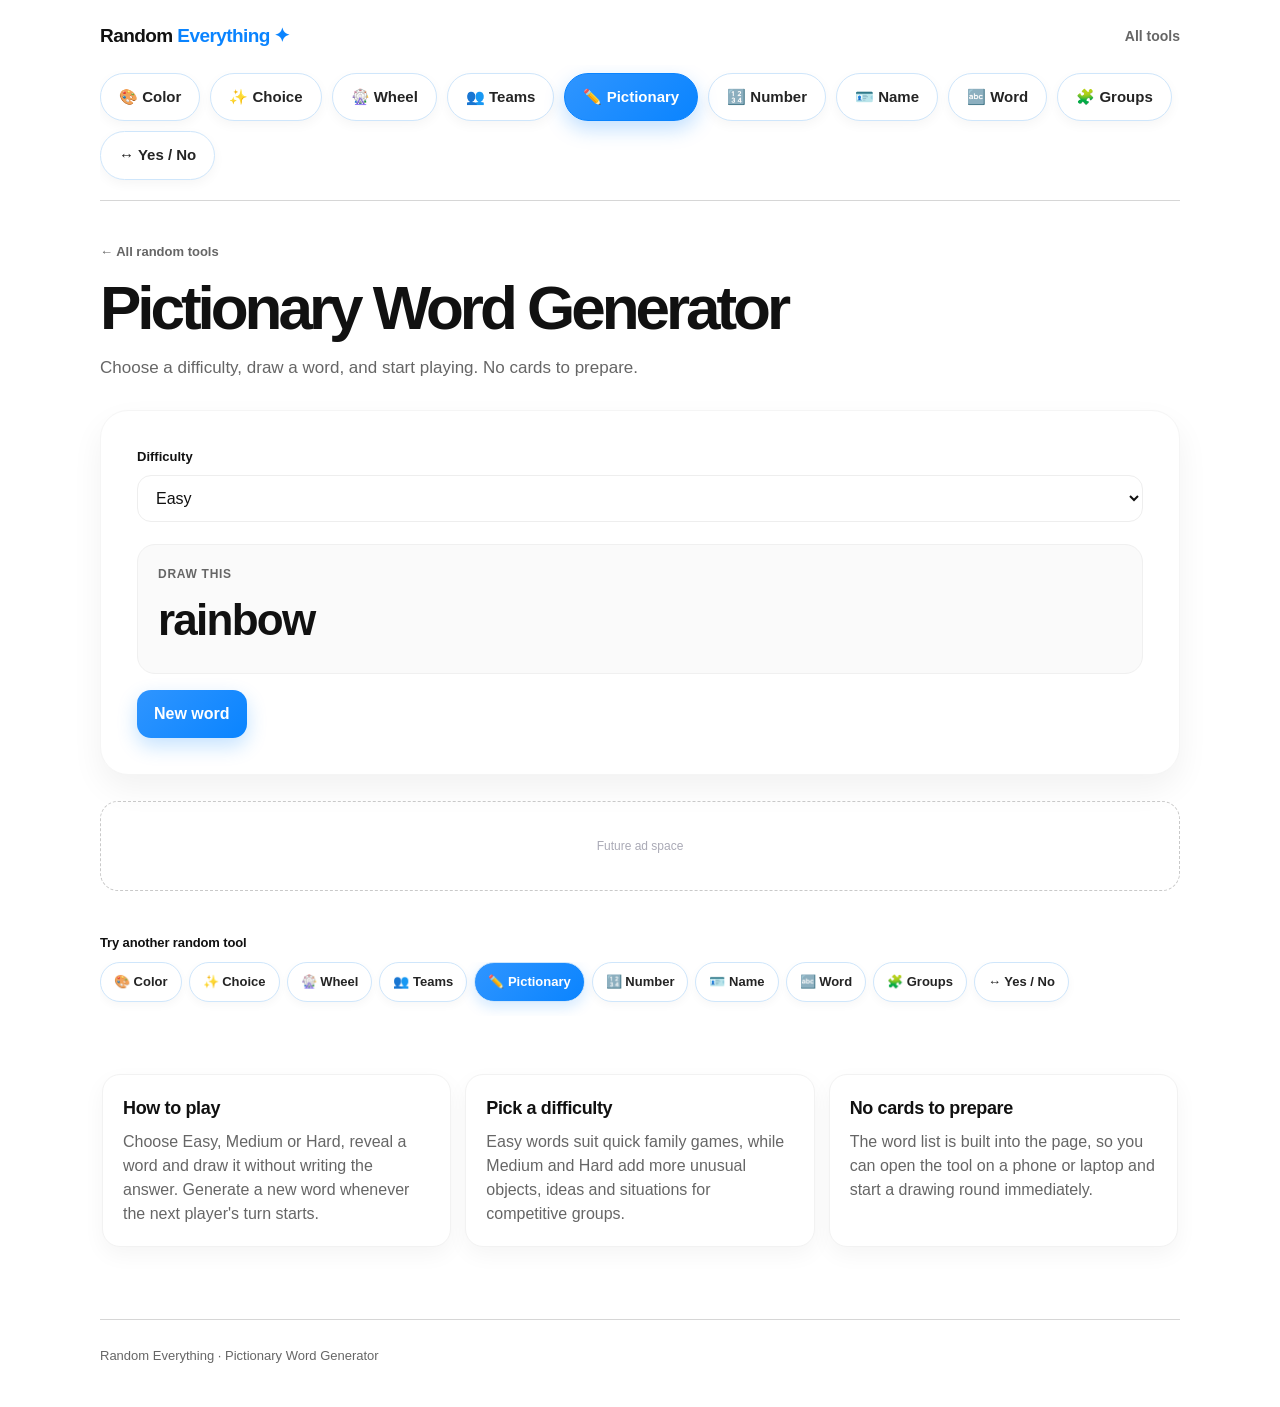
==== pictionary-word-generator/index.html @ 01615832 "brand: add favicon link" ====
<!doctype html>
<html lang="en">
<head>
  <meta charset="utf-8"><meta name="viewport" content="width=device-width,initial-scale=1">
  <title>Pictionary Word Generator — Easy, Medium & Hard | Random Everything</title>
  <meta name="description" content="Generate random Pictionary words by difficulty. Free instant word picker for drawing games and parties.">
  <meta name="google-site-verification" content="CBlkb_437tiJ5H-kUBL7O8dh-hd-sO5K0XpoibZ67Dg">
  <link rel="canonical" href="https://ji-minseo.github.io/random-everything/pictionary-word-generator/">
  <link rel="icon" type="image/svg+xml" href="../favicon.svg">
  <link rel="stylesheet" href="../assets/styles.css">
</head>
<body data-tool="pictionary">
<div class="shell">
  <header class="topbar"><a class="brand" href="../">Random <span>Everything ✦</span></a><a class="toplink" href="../">All tools</a></header>
  <nav class="tool-tabs" aria-label="Quick tool switcher">
    <a class="tool-tab" href="../random-color-generator/">🎨 Color</a>
    <a class="tool-tab" href="../random-choice-generator/">✨ Choice</a>
    <a class="tool-tab" href="../wheel-decider/">🎡 Wheel</a>
    <a class="tool-tab" href="../random-team-generator/">👥 Teams</a>
    <a class="tool-tab active" aria-current="page" href="../pictionary-word-generator/">✏️ Pictionary</a>
    <a class="tool-tab" href="../random-number-generator/">🔢 Number</a>
    <a class="tool-tab" href="../random-name-generator/">🪪 Name</a>
    <a class="tool-tab" href="../random-word-generator/">🔤 Word</a>
    <a class="tool-tab" href="../random-group-generator/">🧩 Groups</a>
    <a class="tool-tab" href="../yes-or-no/">↔️ Yes / No</a>
  </nav>
  <main class="tool-layout">
    <div class="tool-head"><a class="breadcrumb" href="../">← All random tools</a><h1>Pictionary Word Generator</h1><p>Choose a difficulty, draw a word, and start playing. No cards to prepare.</p></div>
    <section class="panel">
      <label for="difficulty">Difficulty</label>
      <select id="difficulty"><option value="easy">Easy</option><option value="medium">Medium</option><option value="hard">Hard</option></select>
      <div class="result"><div class="result-label">Draw this</div><div id="wordResult" class="result-value">Ready</div></div>
      <div class="actions"><button id="newWord" class="btn">New word</button></div>
    </section>
    <div class="ad-slot">Future ad space</div>
    <section class="info info-grid">
      <div class="info-card"><h2>How to play</h2><p>Choose Easy, Medium or Hard, reveal a word and draw it without writing the answer. Generate a new word whenever the next player's turn starts.</p></div>
      <div class="info-card"><h2>Pick a difficulty</h2><p>Easy words suit quick family games, while Medium and Hard add more unusual objects, ideas and situations for competitive groups.</p></div>
      <div class="info-card"><h2>No cards to prepare</h2><p>The word list is built into the page, so you can open the tool on a phone or laptop and start a drawing round immediately.</p></div>
    </section>
  </main>
  <footer class="footer">Random Everything · Pictionary Word Generator</footer>
</div>
<script src="../assets/tools.js"></script>
</body></html>
---- assets/styles.css ----
:root {
  --bg: #ffffff;
  --card: #ffffff;
  --ink: #111111;
  --muted: #666666;
  --line: #d6d6d6;
  --accent: #0A84FF;
  --accent-strong: #0066CC;
  --accent-soft: #EEF6FF;
  --yellow: #ffd95a;
  --shadow: 0 14px 32px rgba(0, 0, 0, .055);
  --radius: 24px;
}
* { box-sizing: border-box; }
html { color-scheme: light; }
body {
  margin: 0;
  background: #ffffff;
  color: var(--ink);
  font-family: Inter, ui-sans-serif, -apple-system, BlinkMacSystemFont, "Segoe UI", sans-serif;
  line-height: 1.5;
}
a { color: inherit; text-decoration: none; }
button, input, textarea, select { font: inherit; }
button { cursor: pointer; }
.shell { width: min(1080px, calc(100% - 32px)); margin: 0 auto; }
.topbar {
  display: flex; align-items: center; justify-content: space-between;
  padding: 22px 0 14px;
}
.brand { font-size: 19px; font-weight: 800; letter-spacing: -.03em; }
.brand span { color: var(--accent); }
.toplink { color: var(--muted); font-size: 14px; font-weight: 650; }

.tool-tabs {
  display: flex; flex-wrap: wrap; gap: 10px; overflow-x: auto; scrollbar-width: none;
  padding: 8px 0 20px; border-bottom: 1px solid var(--line);
  -webkit-overflow-scrolling: touch;
  view-transition-name: tool-tabs;
}
.tool-tabs::-webkit-scrollbar { display: none; }
.tool-tab {
  flex: 0 0 auto; padding: 12px 18px; border: 1px solid #cfe6fb;
  border-radius: 999px; background: #ffffff; color: #242424;
  font-size: 15px; font-weight: 800; white-space: nowrap;
  box-shadow: 0 4px 12px rgba(0, 0, 0, .04);
  transition: background .18s ease, border-color .18s ease, color .18s ease, transform .18s ease, box-shadow .18s ease;
}
.tool-tab:hover {
  transform: translateY(-2px);
  border-color: #9fcff7;
  color: #111111;
  box-shadow: 0 7px 18px rgba(0, 0, 0, .055);
}
.tool-tab.active {
  background: linear-gradient(135deg, #2F95FF, var(--accent));
  border-color: var(--accent); color: #fff;
  box-shadow: 0 8px 20px rgba(10,132,255,.26);
  view-transition-name: active-tab;
}

.hero { padding: 58px 0 42px; max-width: 780px; }
.eyebrow {
  display: inline-flex; align-items: center; gap: 8px;
  padding: 7px 11px; border-radius: 999px; background: var(--accent-soft);
  color: var(--accent-strong); font-size: 13px; font-weight: 750;
}
h1 { margin: 18px 0 14px; font-size: clamp(42px, 8vw, 78px); line-height: .97; letter-spacing: -.065em; }
.hero p { margin: 0; max-width: 650px; color: var(--muted); font-size: 18px; }
.grid { display: grid; grid-template-columns: repeat(2, 1fr); gap: 16px; padding-bottom: 72px; }
.tool-card {
  background: var(--card); border: 1px solid #dddddd; border-radius: var(--radius);
  padding: 24px; min-height: 180px; box-shadow: var(--shadow);
  transition: transform .18s ease, border-color .18s ease;
}
.tool-card:hover { transform: translateY(-3px); border-color: #bdbdbd; }
.icon {
  width: 60px; height: 60px; display: grid; place-items: center; border-radius: 18px;
  background: #FBE0E8; color: var(--ink); font-size: 28px; margin-bottom: 28px;
  border: none;
  box-shadow: 0 5px 14px rgba(0,0,0,.035);
}
.tool-card:nth-child(2) .icon { background: #E8E1FF; }
.tool-card:nth-child(3) .icon { background: #FFF3BF; }
.tool-card:nth-child(4) .icon { background: #DFF2D8; }
.tool-card:nth-child(5) .icon { background: #DDF1EE; }
.tool-card:nth-child(6) .icon { background: #DCEBFF; }
.tool-card:nth-child(7) .icon { background: #FBE9C9; }
.tool-card:nth-child(8) .icon { background: #F2DFF6; }
.tool-card:nth-child(9) .icon { background: #F8E0EC; }
.tool-card:nth-child(10) .icon { background: #E8EEF5; }
.tool-card h2 { margin: 0 0 6px; font-size: 22px; letter-spacing: -.035em; }
.tool-card p { margin: 0; color: var(--muted); font-size: 14px; }
.footer { padding: 26px 0 42px; color: var(--muted); font-size: 13px; border-top: 1px solid var(--line); }

.tool-layout { padding: 38px 0 72px; }
.tool-head { max-width: 760px; margin-bottom: 30px; }
.breadcrumb { color: var(--muted); font-size: 13px; font-weight: 650; }
.tool-head h1 { font-size: clamp(38px, 6vw, 62px); margin-top: 15px; }
.tool-head p { color: var(--muted); font-size: 17px; max-width: 680px; }
.panel {
  background: var(--card); border: 1px solid #f5f5f5; border-radius: 28px;
  padding: clamp(20px, 4vw, 36px); box-shadow: var(--shadow);
}
label { display: block; margin-bottom: 8px; font-size: 13px; font-weight: 750; }
textarea, input, select {
  width: 100%; border: 1px solid #eeeeee; background: #fff; color: var(--ink);
  border-radius: 14px; padding: 13px 14px; outline: none;
}
textarea { resize: vertical; min-height: 150px; }
textarea:focus, input:focus, select:focus { border-color: var(--accent); box-shadow: 0 0 0 3px var(--accent-soft); }
.row { display: grid; grid-template-columns: 1fr 1fr; gap: 12px; }
.actions { display: flex; gap: 10px; flex-wrap: wrap; margin-top: 16px; }
.btn {
  border: 0; border-radius: 14px; padding: 12px 17px; font-weight: 800;
  background: linear-gradient(135deg, #2F95FF, var(--accent)); color: #fff; box-shadow: 0 8px 20px rgba(10,132,255,.24);
}
.btn.secondary { background: #f2f2f2; color: #222; box-shadow: none; }
.result {
  margin-top: 22px; min-height: 88px; border: 1px solid #f0f0f0;
  background: #fafafa; border-radius: 18px; padding: 20px;
}
.result-label { color: var(--muted); font-size: 12px; font-weight: 750; text-transform: uppercase; letter-spacing: .06em; }
.result-value { margin-top: 4px; font-size: clamp(28px, 5vw, 44px); font-weight: 900; letter-spacing: -.04em; overflow-wrap: anywhere; }
.note { margin-top: 26px; color: var(--muted); font-size: 13px; }
.info { margin-top: 28px; padding: 24px 2px 0; max-width: 760px; color: var(--muted); }
.info h2 { color: var(--ink); font-size: 22px; margin-bottom: 8px; }
.info-grid { display: grid; grid-template-columns: repeat(3, minmax(0,1fr)); gap: 14px; max-width: none; }
.info-card { padding: 20px; border: 1px solid #f2f2f2; border-radius: 18px; background: #ffffff; box-shadow: 0 8px 22px rgba(0,0,0,.045); }
.info-card h2 { margin: 0 0 8px; font-size: 18px; letter-spacing: -.02em; }
.info-card p { margin: 0; }
.compact-result .result-value { font-size: clamp(22px, 4vw, 34px); line-height: 1.35; }
.result-history { margin-top: 12px; color: var(--muted); font-size: 13px; }

.swatch { height: 260px; border-radius: 22px; border: 1px solid rgba(0,0,0,.06); display: grid; place-items: center; transition: background .2s ease; }
.swatch-code { background: rgba(255,255,255,.88); backdrop-filter: blur(10px); padding: 11px 15px; border-radius: 12px; font-weight: 900; font-size: 20px; }

.wheel-wrap { display: grid; grid-template-columns: minmax(220px, 360px) 1fr; gap: 28px; align-items: center; }
.wheel-box { display: grid; place-items: center; position: relative; }
.pointer {
  position: absolute; left: 50%; top: -2px; z-index: 3;
  width: 0; height: 0; border-left: 12px solid transparent; border-right: 12px solid transparent;
  border-top: 24px solid var(--ink); transform: translateX(-50%);
}
.wheel {
  position: relative; width: min(74vw, 350px); aspect-ratio: 1; border-radius: 50%;
  border: 10px solid #fff; outline: 1px solid var(--line); box-shadow: var(--shadow);
  transition: transform 3.4s cubic-bezier(.16,.72,.12,1);
}
.wheel::after {
  content: ""; position: absolute; width: 42px; height: 42px; border-radius: 50%;
  background: #fff; border: 8px solid var(--ink);
}
.wheel-box .wheel { display: grid; place-items: center; }

.teams { display: grid; grid-template-columns: repeat(2, minmax(0,1fr)); gap: 12px; margin-top: 18px; }
.team { padding: 16px; border-radius: 16px; background: #ffffff; border: 1px solid #cfcfcf; }
.team h3 { margin: 0 0 8px; font-size: 15px; }
.team ul { margin: 0; padding-left: 20px; color: var(--muted); }


.more-tools {
  margin: -2px 0 12px;
  padding: 18px 0 6px;
}
.more-tools-label {
  margin-bottom: 10px;
  color: var(--ink);
  font-size: 13px;
  font-weight: 800;
  letter-spacing: -.01em;
}
.bottom-tabs {
  padding: 0 0 14px;
  border-bottom: 0;
  gap: 7px;
  view-transition-name: none;
}
.bottom-tabs .tool-tab {
  padding: 9px 13px;
  font-size: 13px;
  border-color: #cfe6fb;
  box-shadow: 0 3px 10px rgba(0,0,0,.035);
}
.bottom-tabs .tool-tab:hover {
  transform: none;
  background: #111111;
  border-color: #111111;
  color: #ffffff;
  box-shadow: none;
}
.bottom-tabs .tool-tab.active {
  view-transition-name: none;
  box-shadow: 0 5px 14px rgba(10,132,255,.18);
}

.ad-slot {
  min-height: 90px; margin: 26px 0; border: 1px dashed #c9c9c9; border-radius: 18px;
  display: grid; place-items: center; color: #aaaab6; font-size: 12px;
}


@view-transition {
  navigation: auto;
}

::view-transition-old(root),
::view-transition-new(root) {
  animation: none;
  mix-blend-mode: normal;
}

::view-transition-old(active-tab),
::view-transition-new(active-tab) {
  animation-duration: .34s;
  animation-timing-function: cubic-bezier(.22,.8,.2,1);
  mix-blend-mode: normal;
}

::view-transition-group(active-tab) {
  animation-duration: .34s;
  animation-timing-function: cubic-bezier(.22,.8,.2,1);
}

@media (max-width: 720px) {
  .toplink { display: none; }
  .tool-tabs { flex-wrap: nowrap; margin-right: -16px; padding: 6px 16px 14px 0; gap: 7px; }
  .tool-tab { padding: 9px 12px; font-size: 13px; }
  .bottom-tabs { margin-right: -16px; padding-right: 16px; gap: 6px; }
  .bottom-tabs .tool-tab { padding: 8px 11px; font-size: 12.5px; }
  .grid { grid-template-columns: 1fr; gap: 12px; }
  .tool-card {
    min-height: 0;
    padding: 14px;
    display: grid;
    grid-template-columns: 60px minmax(0, 1fr);
    grid-template-rows: auto auto;
    column-gap: 15px;
    row-gap: 3px;
    align-items: center;
  }
  .tool-card .icon {
    grid-column: 1;
    grid-row: 1 / span 2;
    margin-bottom: 0;
    align-self: center;
  }
  .tool-card h2 {
    grid-column: 2;
    grid-row: 1;
    margin: 0;
    align-self: end;
  }
  .tool-card p {
    grid-column: 2;
    grid-row: 2;
    margin: 0;
    line-height: 1.42;
    align-self: start;
  }
  .hero { padding-top: 38px; }
  .tool-layout { padding-top: 28px; }
  .row, .wheel-wrap, .teams, .info-grid { grid-template-columns: 1fr; }
  .wheel-wrap { justify-items: stretch; }
}
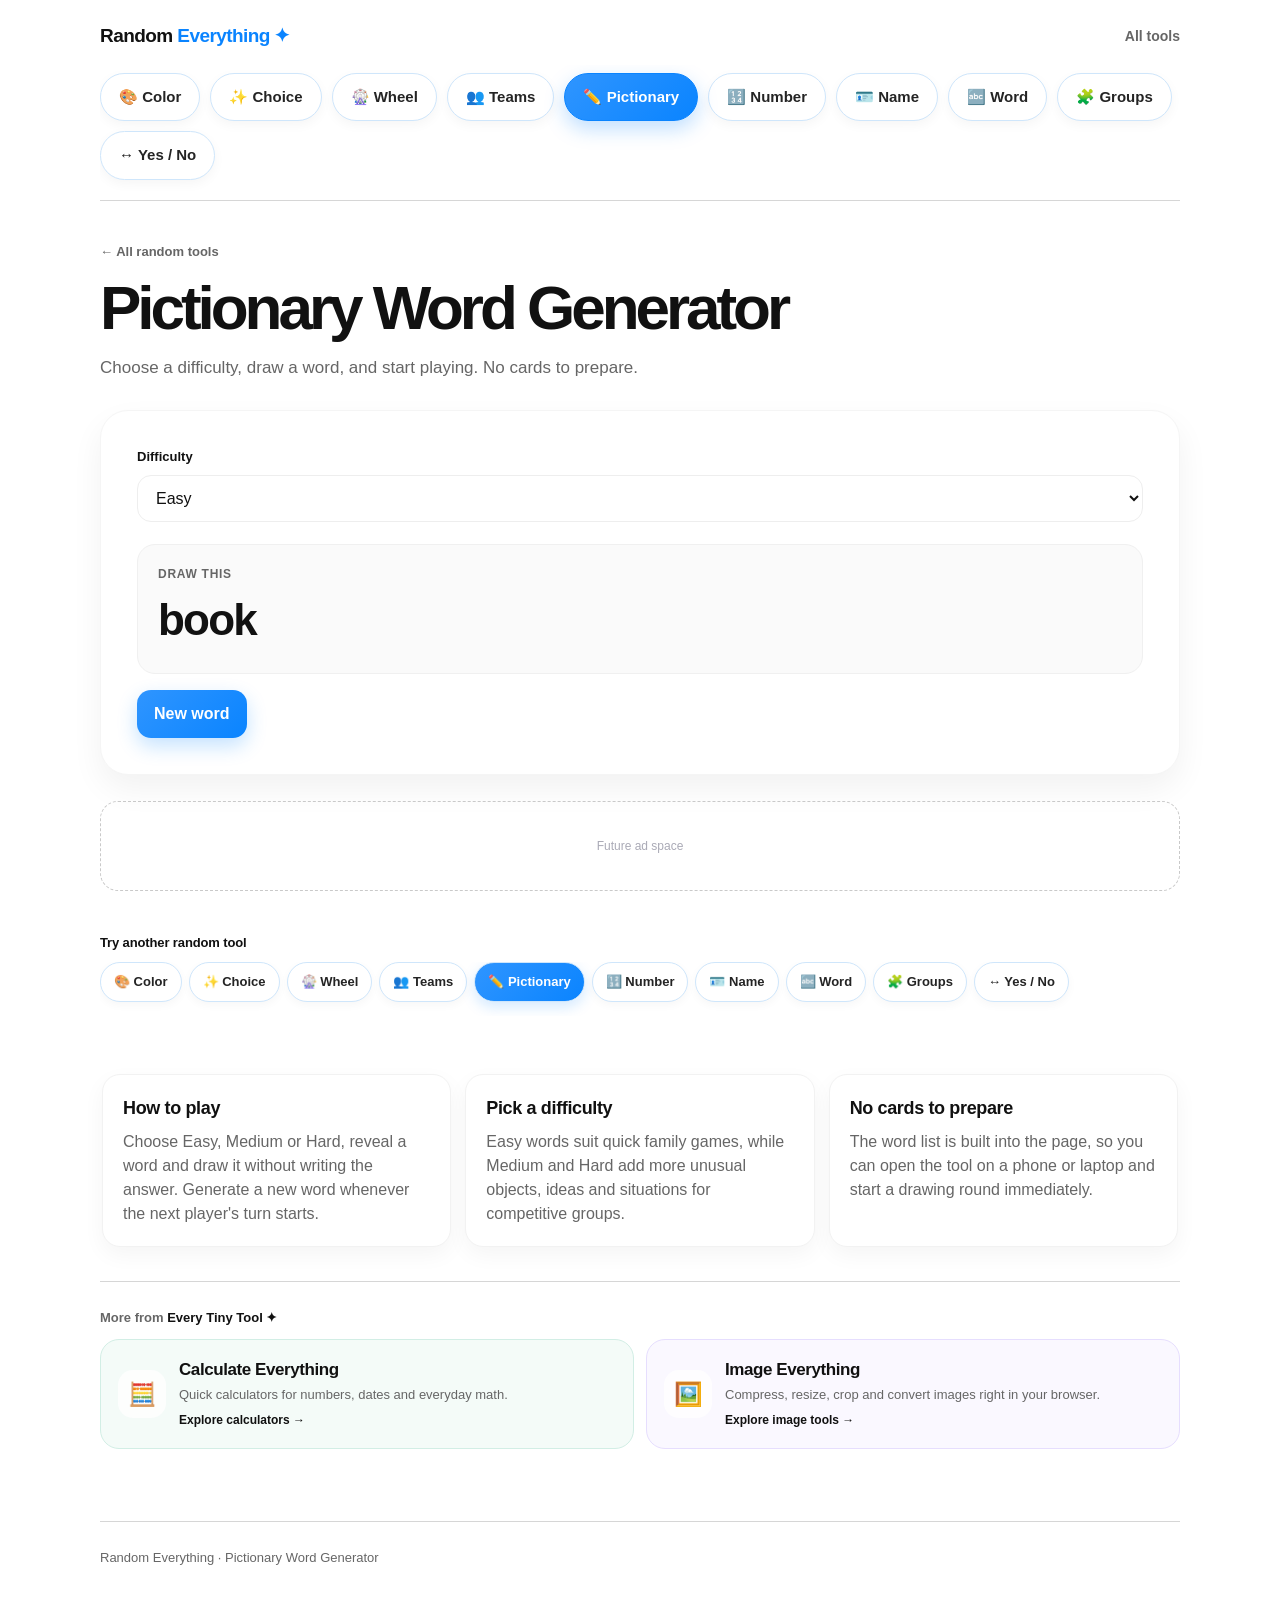
==== commit a533bc71: "Add Every Tiny Tool cross-site links" ====
--- a/pictionary-word-generator/index.html
+++ b/pictionary-word-generator/index.html
@@ -5,7 +5,7 @@
   <title>Pictionary Word Generator — Easy, Medium & Hard | Random Everything</title>
   <meta name="description" content="Generate random Pictionary words by difficulty. Free instant word picker for drawing games and parties.">
   <meta name="google-site-verification" content="CBlkb_437tiJ5H-kUBL7O8dh-hd-sO5K0XpoibZ67Dg">
-  <link rel="canonical" href="https://ji-minseo.github.io/random-everything/pictionary-word-generator/">
+  <link rel="canonical" href="https://random.everytinytool.com/pictionary-word-generator/">
   <link rel="icon" type="image/svg+xml" href="../favicon.svg">
   <link rel="stylesheet" href="../assets/styles.css">
 </head>
@@ -38,6 +38,13 @@
       <div class="info-card"><h2>Pick a difficulty</h2><p>Easy words suit quick family games, while Medium and Hard add more unusual objects, ideas and situations for competitive groups.</p></div>
       <div class="info-card"><h2>No cards to prepare</h2><p>The word list is built into the page, so you can open the tool on a phone or laptop and start a drawing round immediately.</p></div>
     </section>
+    <section class="network">
+      <div class="network-label">More from <strong>Every Tiny Tool ✦</strong></div>
+      <div class="network-grid">
+        <a class="network-card calculate" href="https://calculate.everytinytool.com/"><div class="network-icon">🧮</div><div><h2>Calculate Everything</h2><p>Quick calculators for numbers, dates and everyday math.</p><span>Explore calculators →</span></div></a>
+        <a class="network-card image" href="https://image.everytinytool.com/"><div class="network-icon">🖼️</div><div><h2>Image Everything</h2><p>Compress, resize, crop and convert images right in your browser.</p><span>Explore image tools →</span></div></a>
+      </div>
+    </section>
   </main>
   <footer class="footer">Random Everything · Pictionary Word Generator</footer>
 </div>
--- a/assets/styles.css
+++ b/assets/styles.css
@@ -199,6 +199,20 @@
   display: grid; place-items: center; color: #aaaab6; font-size: 12px;
 }
 
+
+
+.network { margin-top: 34px; padding-top: 26px; border-top: 1px solid var(--line); }
+.network-label { margin-bottom: 12px; color: var(--muted); font-size: 13px; font-weight: 700; }
+.network-label strong { color: var(--ink); }
+.network-grid { display: grid; grid-template-columns: repeat(2,minmax(0,1fr)); gap: 12px; }
+.network-card { display: grid; grid-template-columns: 48px minmax(0,1fr); gap: 13px; align-items: center; padding: 17px; border: 1px solid #ececec; border-radius: 19px; transition: transform .18s ease, border-color .18s ease; }
+.network-card:hover { transform: translateY(-2px); border-color: #cfcfcf; }
+.network-card.calculate { background: #F4FBF8; border-color: #D2EEE5; }
+.network-card.image { background: #FAF8FF; border-color: #E6DEFE; }
+.network-icon { width: 48px; height: 48px; display: grid; place-items: center; border-radius: 15px; background: rgba(255,255,255,.8); font-size: 23px; }
+.network-card h2 { margin: 0 0 3px; font-size: 17px; letter-spacing: -.025em; }
+.network-card p { margin: 0; color: var(--muted); font-size: 13px; line-height: 1.4; }
+.network-card span { display: inline-block; margin-top: 7px; font-size: 12px; font-weight: 800; }
 
 @view-transition {
   navigation: auto;
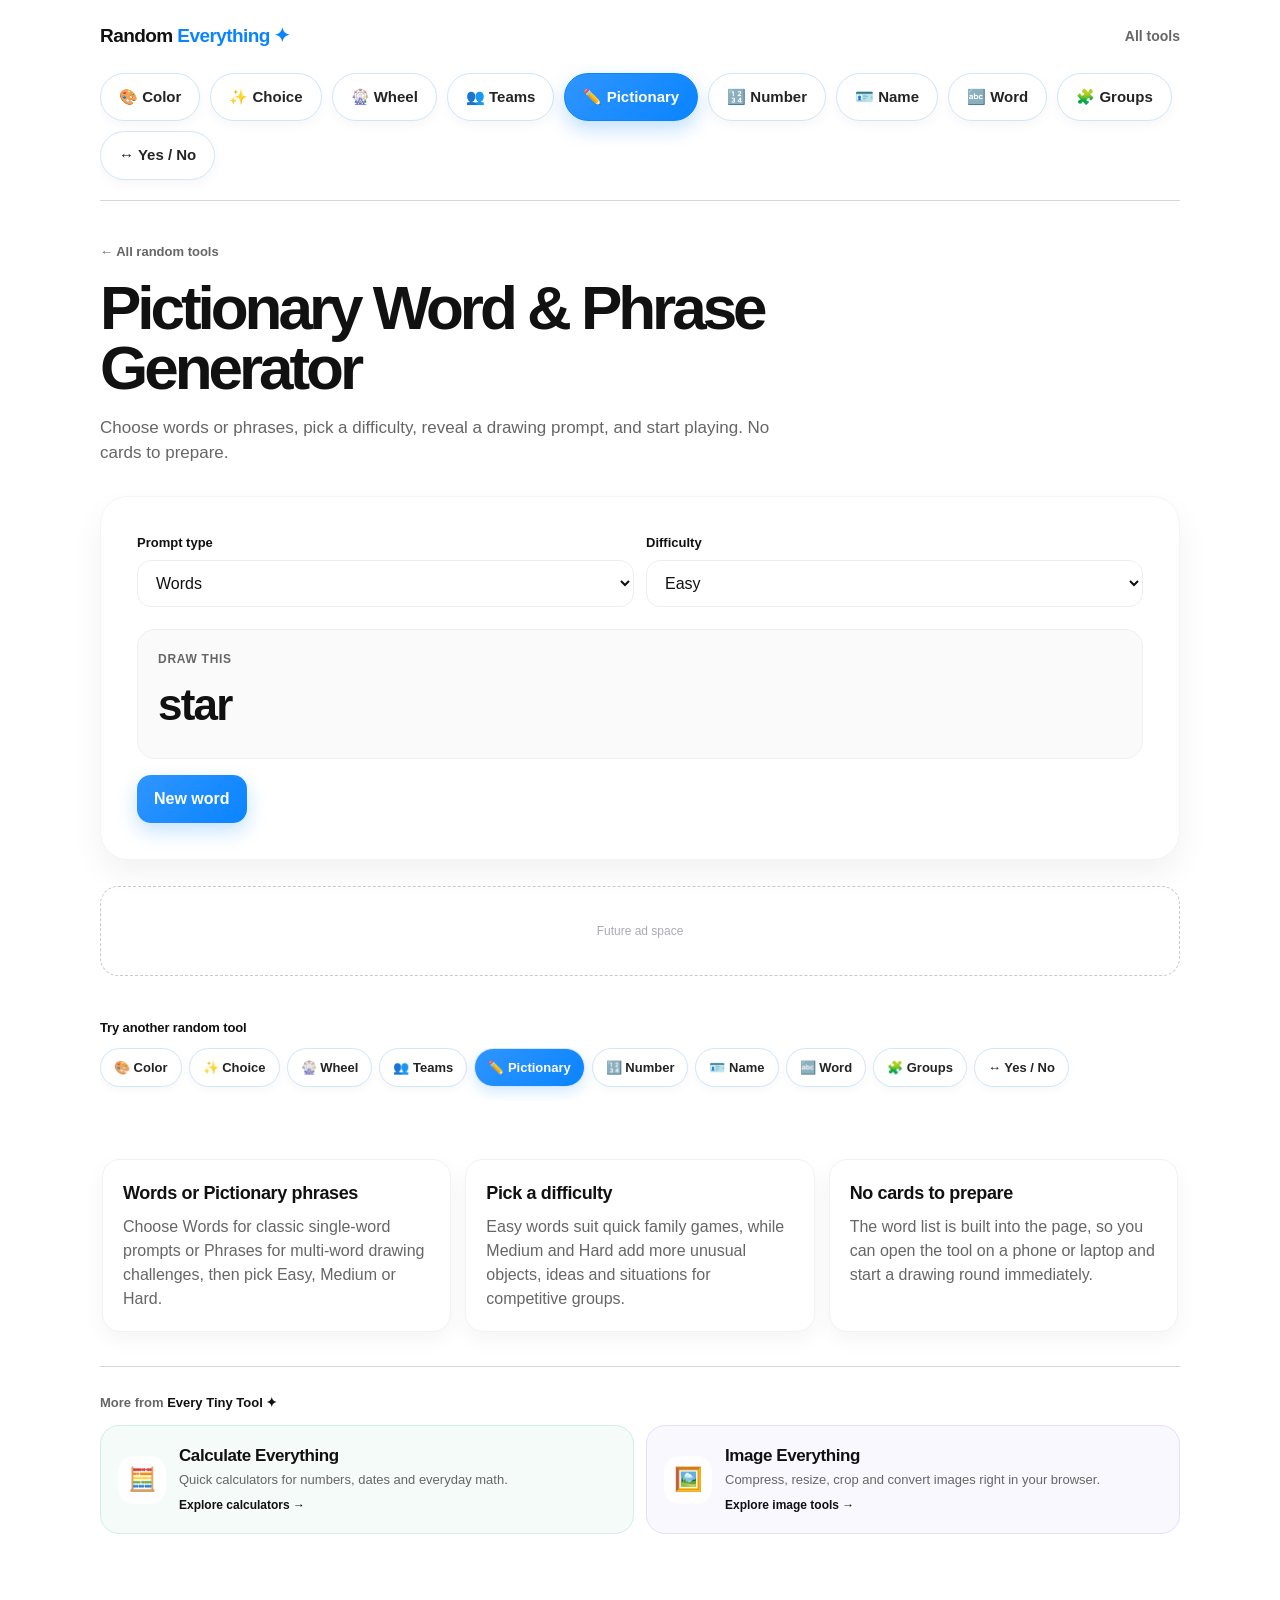
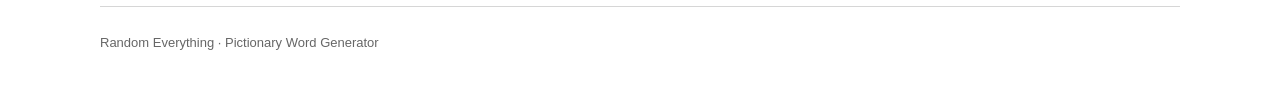
==== commit 849d1a32: "Optimize search-intent pages and add name and phrase modes" ====
--- a/pictionary-word-generator/index.html
+++ b/pictionary-word-generator/index.html
@@ -2,8 +2,8 @@
 <html lang="en">
 <head>
   <meta charset="utf-8"><meta name="viewport" content="width=device-width,initial-scale=1">
-  <title>Pictionary Word Generator — Easy, Medium & Hard | Random Everything</title>
-  <meta name="description" content="Generate random Pictionary words by difficulty. Free instant word picker for drawing games and parties.">
+  <title>Pictionary Word & Phrase Generator — Easy, Medium & Hard | Random Everything</title>
+  <meta name="description" content="Generate random Pictionary words and phrases by difficulty. Free instant drawing prompts for games, classrooms and parties.">
   <meta name="google-site-verification" content="CBlkb_437tiJ5H-kUBL7O8dh-hd-sO5K0XpoibZ67Dg">
   <link rel="canonical" href="https://random.everytinytool.com/pictionary-word-generator/">
   <link rel="icon" type="image/svg+xml" href="../favicon.svg">
@@ -25,16 +25,18 @@
     <a class="tool-tab" href="../yes-or-no/">↔️ Yes / No</a>
   </nav>
   <main class="tool-layout">
-    <div class="tool-head"><a class="breadcrumb" href="../">← All random tools</a><h1>Pictionary Word Generator</h1><p>Choose a difficulty, draw a word, and start playing. No cards to prepare.</p></div>
+    <div class="tool-head"><a class="breadcrumb" href="../">← All random tools</a><h1>Pictionary Word & Phrase Generator</h1><p>Choose words or phrases, pick a difficulty, reveal a drawing prompt, and start playing. No cards to prepare.</p></div>
     <section class="panel">
-      <label for="difficulty">Difficulty</label>
-      <select id="difficulty"><option value="easy">Easy</option><option value="medium">Medium</option><option value="hard">Hard</option></select>
+      <div class="row">
+        <div><label for="pictionaryType">Prompt type</label><select id="pictionaryType"><option value="word">Words</option><option value="phrase">Phrases</option></select></div>
+        <div><label for="difficulty">Difficulty</label><select id="difficulty"><option value="easy">Easy</option><option value="medium">Medium</option><option value="hard">Hard</option></select></div>
+      </div>
       <div class="result"><div class="result-label">Draw this</div><div id="wordResult" class="result-value">Ready</div></div>
       <div class="actions"><button id="newWord" class="btn">New word</button></div>
     </section>
     <div class="ad-slot">Future ad space</div>
     <section class="info info-grid">
-      <div class="info-card"><h2>How to play</h2><p>Choose Easy, Medium or Hard, reveal a word and draw it without writing the answer. Generate a new word whenever the next player's turn starts.</p></div>
+      <div class="info-card"><h2>Words or Pictionary phrases</h2><p>Choose Words for classic single-word prompts or Phrases for multi-word drawing challenges, then pick Easy, Medium or Hard.</p></div>
       <div class="info-card"><h2>Pick a difficulty</h2><p>Easy words suit quick family games, while Medium and Hard add more unusual objects, ideas and situations for competitive groups.</p></div>
       <div class="info-card"><h2>No cards to prepare</h2><p>The word list is built into the page, so you can open the tool on a phone or laptop and start a drawing round immediately.</p></div>
     </section>
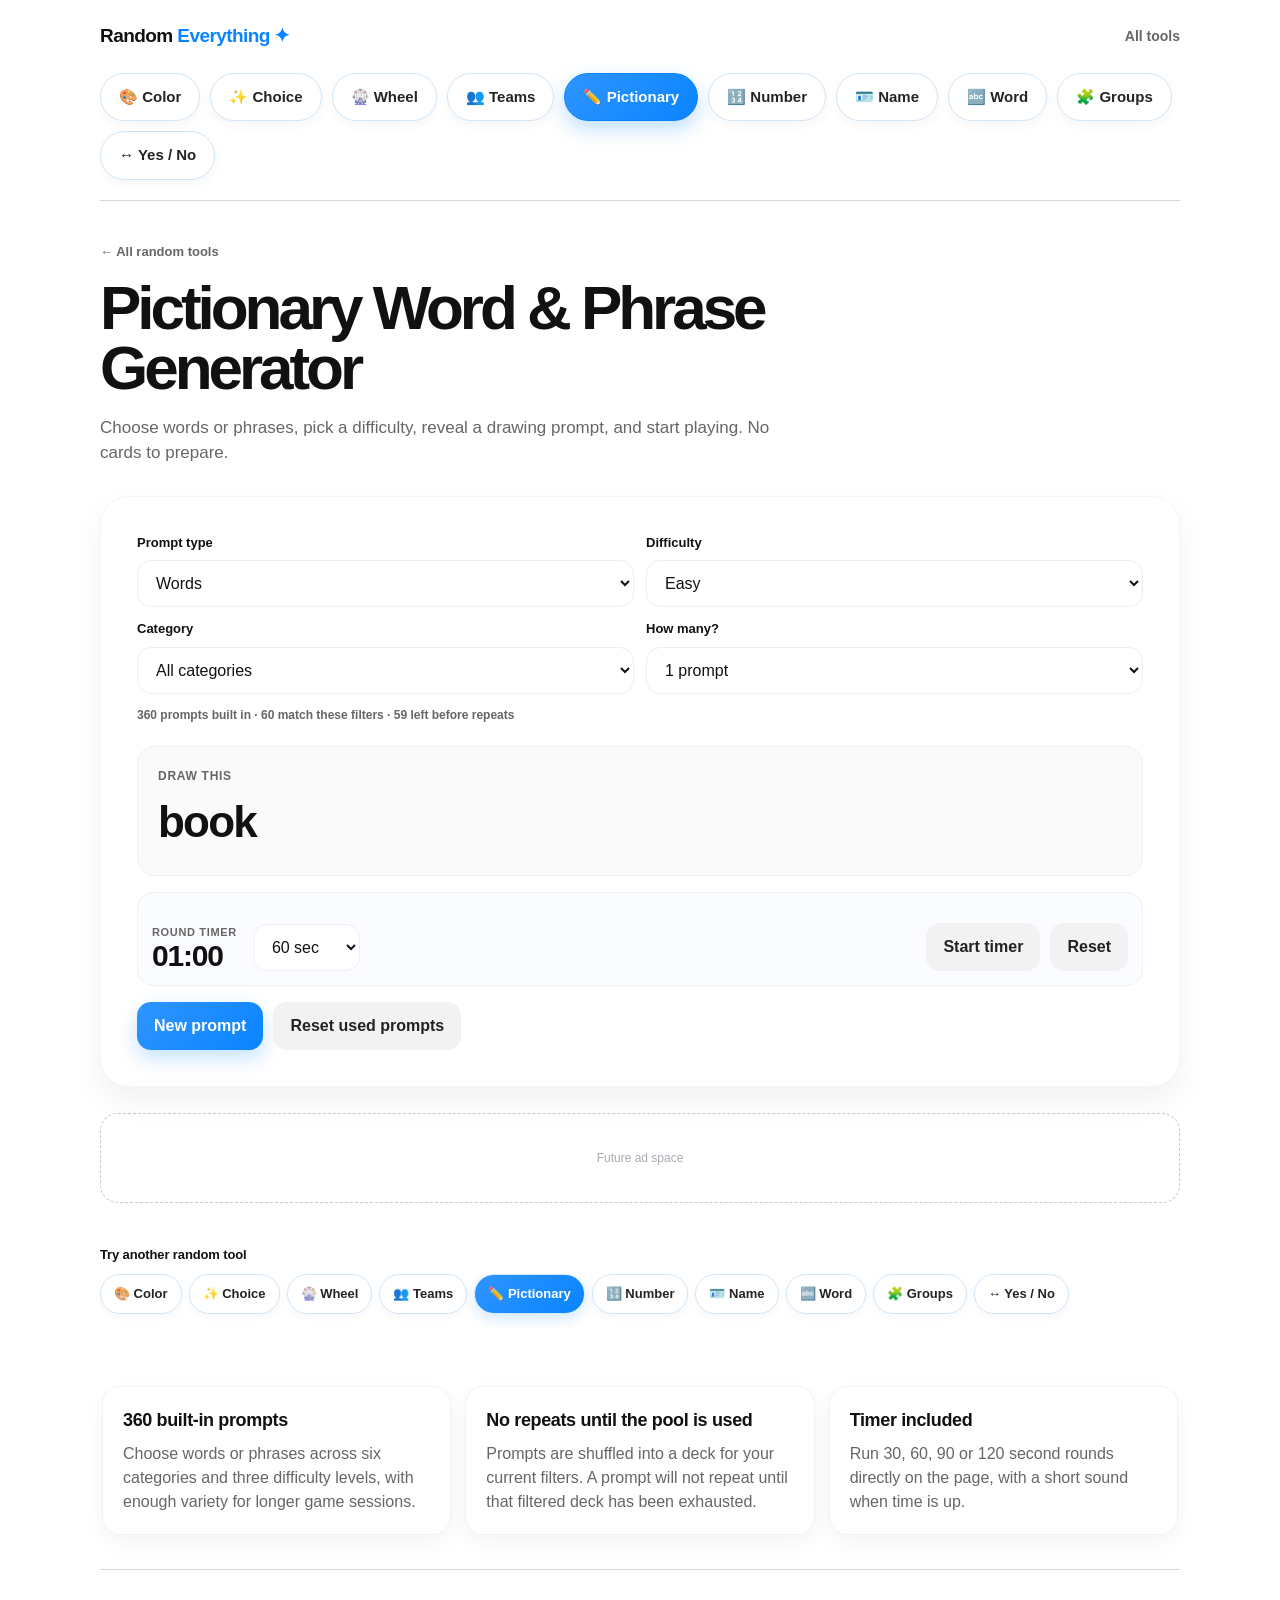
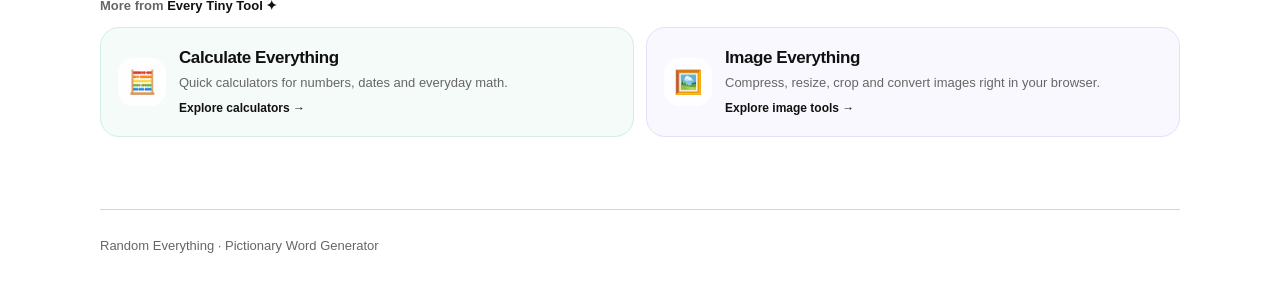
==== commit 82f9cc16: "Upgrade wheel and Pictionary game tools" ====
--- a/pictionary-word-generator/index.html
+++ b/pictionary-word-generator/index.html
@@ -1,6 +1,9 @@
 <!doctype html>
 <html lang="en">
 <head>
+  <script async src="https://pagead2.googlesyndication.com/pagead/js/adsbygoogle.js?client=ca-pub-2168810425673811"
+     crossorigin="anonymous"></script>
+
   <meta charset="utf-8"><meta name="viewport" content="width=device-width,initial-scale=1">
   <title>Pictionary Word & Phrase Generator — Easy, Medium & Hard | Random Everything</title>
   <meta name="description" content="Generate random Pictionary words and phrases by difficulty. Free instant drawing prompts for games, classrooms and parties.">
@@ -31,14 +34,23 @@
         <div><label for="pictionaryType">Prompt type</label><select id="pictionaryType"><option value="word">Words</option><option value="phrase">Phrases</option></select></div>
         <div><label for="difficulty">Difficulty</label><select id="difficulty"><option value="easy">Easy</option><option value="medium">Medium</option><option value="hard">Hard</option></select></div>
       </div>
-      <div class="result"><div class="result-label">Draw this</div><div id="wordResult" class="result-value">Ready</div></div>
-      <div class="actions"><button id="newWord" class="btn">New word</button></div>
+      <div class="row pictionary-filters">
+        <div><label for="pictionaryCategory">Category</label><select id="pictionaryCategory"><option value="all">All categories</option><option value="animals">Animals</option><option value="food">Food</option><option value="places">Places</option><option value="actions">Actions</option><option value="objects">Objects</option><option value="people">People</option></select></div>
+        <div><label for="promptCountSelect">How many?</label><select id="promptCountSelect"><option value="1">1 prompt</option><option value="3">3 prompts</option><option value="5">5 prompts</option><option value="10">10 prompts</option></select></div>
+      </div>
+      <div class="prompt-meta" id="promptCount"></div>
+      <div class="result pictionary-result"><div class="result-label">Draw this</div><div id="wordResult" class="result-value">Ready</div></div>
+      <div class="game-toolbar">
+        <div class="timer-card"><div><span class="timer-label">Round timer</span><strong id="timerDisplay">01:00</strong></div><select id="timerSeconds" aria-label="Timer length"><option value="30">30 sec</option><option value="60" selected>60 sec</option><option value="90">90 sec</option><option value="120">120 sec</option></select></div>
+        <div class="actions timer-actions"><button id="startTimer" class="btn secondary" type="button">Start timer</button><button id="resetTimer" class="btn secondary" type="button">Reset</button></div>
+      </div>
+      <div class="actions"><button id="newWord" class="btn">New prompt</button><button id="resetPrompts" class="btn secondary" type="button">Reset used prompts</button></div>
     </section>
     <div class="ad-slot">Future ad space</div>
     <section class="info info-grid">
-      <div class="info-card"><h2>Words or Pictionary phrases</h2><p>Choose Words for classic single-word prompts or Phrases for multi-word drawing challenges, then pick Easy, Medium or Hard.</p></div>
-      <div class="info-card"><h2>Pick a difficulty</h2><p>Easy words suit quick family games, while Medium and Hard add more unusual objects, ideas and situations for competitive groups.</p></div>
-      <div class="info-card"><h2>No cards to prepare</h2><p>The word list is built into the page, so you can open the tool on a phone or laptop and start a drawing round immediately.</p></div>
+      <div class="info-card"><h2>360 built-in prompts</h2><p>Choose words or phrases across six categories and three difficulty levels, with enough variety for longer game sessions.</p></div>
+      <div class="info-card"><h2>No repeats until the pool is used</h2><p>Prompts are shuffled into a deck for your current filters. A prompt will not repeat until that filtered deck has been exhausted.</p></div>
+      <div class="info-card"><h2>Timer included</h2><p>Run 30, 60, 90 or 120 second rounds directly on the page, with a short sound when time is up.</p></div>
     </section>
     <section class="network">
       <div class="network-label">More from <strong>Every Tiny Tool ✦</strong></div>
--- a/assets/styles.css
+++ b/assets/styles.css
@@ -110,6 +110,44 @@
 textarea { resize: vertical; min-height: 150px; }
 textarea:focus, input:focus, select:focus { border-color: var(--accent); box-shadow: 0 0 0 3px var(--accent-soft); }
 .row { display: grid; grid-template-columns: 1fr 1fr; gap: 12px; }
+
+.checkline{display:flex;align-items:center;gap:8px;margin:0;font-size:13px;font-weight:750}
+.checkline input{width:auto}
+.wheel-options{display:flex;flex-wrap:wrap;gap:10px 18px;margin-top:13px;padding:12px 14px;border:1px solid #edf2f7;border-radius:14px;background:#fafcff}
+.inline-status{min-height:18px;margin-top:9px;color:var(--accent-strong);font-size:12px;font-weight:750}
+.wheel-label{position:absolute;z-index:2;width:92px;overflow:hidden;text-overflow:ellipsis;white-space:nowrap;text-align:center;color:#111;font-weight:900;line-height:1;text-shadow:0 1px 0 rgba(255,255,255,.72);pointer-events:none}
+.confetti-layer{position:fixed;inset:0;z-index:9999;overflow:hidden;pointer-events:none}
+.confetti-layer i{position:absolute;top:-8vh;font-style:normal;font-size:16px;animation:confetti-fall 1.65s cubic-bezier(.2,.7,.3,1) var(--delay) forwards}
+@keyframes confetti-fall{to{transform:translate(var(--drift),112vh) rotate(var(--spin));opacity:.9}}
+.pictionary-filters{margin-top:12px}
+.prompt-meta{margin-top:12px;color:var(--muted);font-size:12px;font-weight:650}
+.pictionary-result{min-height:118px}
+.prompt-stack{display:grid;gap:8px;font-size:clamp(18px,3vw,26px);line-height:1.25}
+.prompt-stack div{display:grid;grid-template-columns:28px minmax(0,1fr);gap:8px;align-items:start}
+.prompt-stack span{display:grid;place-items:center;width:25px;height:25px;border-radius:999px;background:var(--accent-soft);color:var(--accent-strong);font-size:11px;font-weight:900}
+.game-toolbar{display:flex;align-items:end;justify-content:space-between;gap:12px;margin-top:16px;padding:14px;border:1px solid #edf2f7;border-radius:16px;background:#fafcff}
+.timer-card{display:flex;align-items:center;gap:16px}
+.timer-card>div{display:grid}
+.timer-label{color:var(--muted);font-size:11px;font-weight:800;text-transform:uppercase;letter-spacing:.06em}
+.timer-card strong{font-size:30px;line-height:1;letter-spacing:-.04em}
+.timer-card select{width:auto;min-width:100px}
+.timer-actions{margin-top:0}
+.timer-done{animation:timer-pulse .7s ease}
+@keyframes timer-pulse{50%{background:#fff2bf;transform:scale(1.015)}}
+.home-explainer,.home-faq{padding:32px 0 54px;border-top:1px solid var(--line)}
+.section-heading{max-width:720px;margin-bottom:20px}
+.section-kicker{display:inline-block;margin-bottom:7px;color:var(--accent-strong);font-size:12px;font-weight:850;text-transform:uppercase;letter-spacing:.07em}
+.section-heading h2{margin:0;font-size:clamp(28px,4vw,40px);line-height:1.05;letter-spacing:-.045em}
+.section-heading p{margin:9px 0 0;color:var(--muted);font-size:15px}
+.home-info-grid{display:grid;grid-template-columns:repeat(3,minmax(0,1fr));gap:14px}
+.home-info-grid article{padding:20px;border:1px solid #f0f0f0;border-radius:18px;background:#fff;box-shadow:0 8px 22px rgba(0,0,0,.035)}
+.home-info-grid h3{margin:0 0 8px;font-size:18px;letter-spacing:-.025em}
+.home-info-grid p{margin:0;color:var(--muted);font-size:14px}
+.faq-list{display:grid;gap:8px}
+.faq-list details{border:1px solid #eeeeee;border-radius:14px;padding:0 15px;background:#fafafa}
+.faq-list summary{cursor:pointer;padding:13px 0;font-weight:800}
+.faq-list p{margin:0;padding:0 0 14px;color:var(--muted)}
+
 .actions { display: flex; gap: 10px; flex-wrap: wrap; margin-top: 16px; }
 .btn {
   border: 0; border-radius: 14px; padding: 12px 17px; font-weight: 800;
@@ -274,6 +312,10 @@
   }
   .hero { padding-top: 38px; }
   .tool-layout { padding-top: 28px; }
-  .row, .wheel-wrap, .teams, .info-grid { grid-template-columns: 1fr; }
+  .row, .wheel-wrap, .teams, .info-grid, .home-info-grid { grid-template-columns: 1fr; }
+  .game-toolbar{align-items:stretch;flex-direction:column}
+  .timer-card{justify-content:space-between}
+  .timer-actions{width:100%}
+  .timer-actions .btn{flex:1}
   .wheel-wrap { justify-items: stretch; }
 }
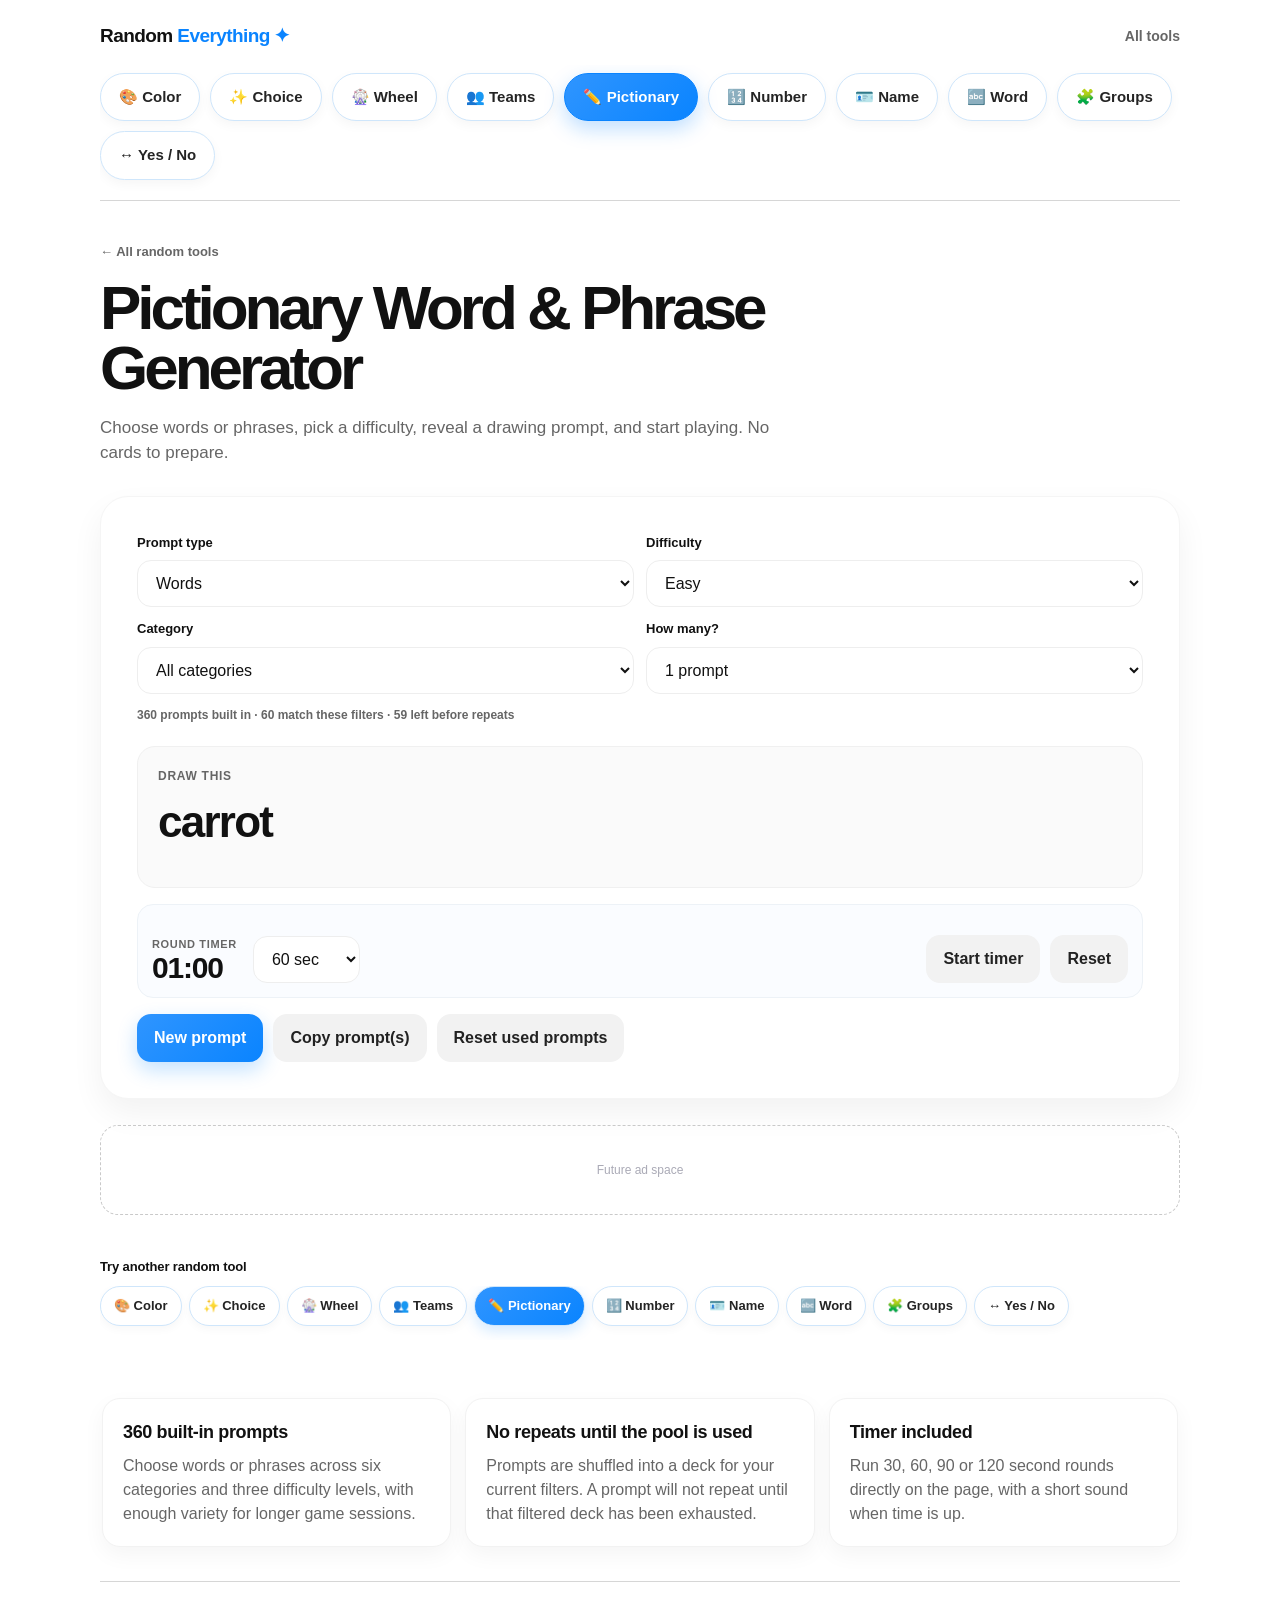
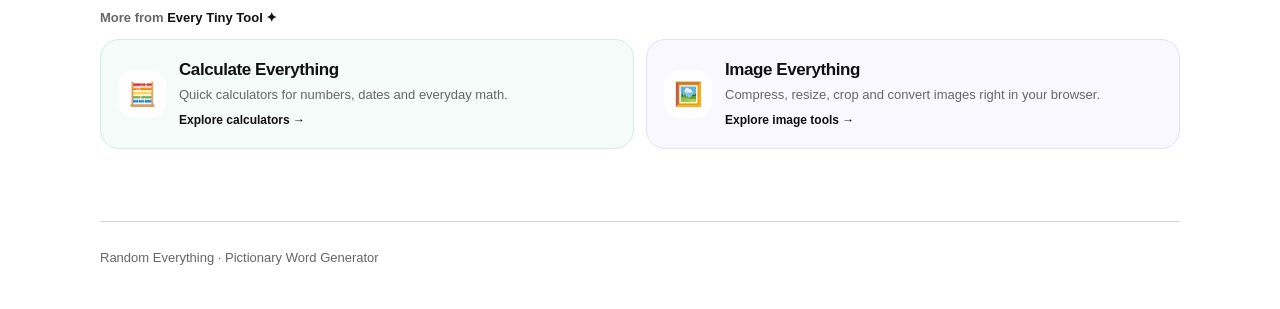
==== commit d798f151: "Add decision histories multi-pick and maybe mode" ====
--- a/pictionary-word-generator/index.html
+++ b/pictionary-word-generator/index.html
@@ -39,12 +39,12 @@
         <div><label for="promptCountSelect">How many?</label><select id="promptCountSelect"><option value="1">1 prompt</option><option value="3">3 prompts</option><option value="5">5 prompts</option><option value="10">10 prompts</option></select></div>
       </div>
       <div class="prompt-meta" id="promptCount"></div>
-      <div class="result pictionary-result"><div class="result-label">Draw this</div><div id="wordResult" class="result-value">Ready</div></div>
+      <div class="result pictionary-result"><div class="result-label">Draw this</div><div id="wordResult" class="result-value">Ready</div><div id="promptHistory" class="result-history"></div></div>
       <div class="game-toolbar">
         <div class="timer-card"><div><span class="timer-label">Round timer</span><strong id="timerDisplay">01:00</strong></div><select id="timerSeconds" aria-label="Timer length"><option value="30">30 sec</option><option value="60" selected>60 sec</option><option value="90">90 sec</option><option value="120">120 sec</option></select></div>
         <div class="actions timer-actions"><button id="startTimer" class="btn secondary" type="button">Start timer</button><button id="resetTimer" class="btn secondary" type="button">Reset</button></div>
       </div>
-      <div class="actions"><button id="newWord" class="btn">New prompt</button><button id="resetPrompts" class="btn secondary" type="button">Reset used prompts</button></div>
+      <div class="actions"><button id="newWord" class="btn">New prompt</button><button id="copyPrompts" class="btn secondary" type="button">Copy prompt(s)</button><button id="resetPrompts" class="btn secondary" type="button">Reset used prompts</button></div>
     </section>
     <div class="ad-slot">Future ad space</div>
     <section class="info info-grid">
--- a/assets/styles.css
+++ b/assets/styles.css
@@ -148,6 +148,66 @@
 .faq-list summary{cursor:pointer;padding:13px 0;font-weight:800}
 .faq-list p{margin:0;padding:0 0 14px;color:var(--muted)}
 
+
+.btn:disabled{opacity:.45;cursor:not-allowed}
+.muted-inline{color:var(--muted);font-size:11px;font-weight:650}
+.list-meta{margin-top:11px;color:var(--muted);font-size:12px;font-weight:650}
+.option-strip{margin-top:12px;padding:11px 13px;border:1px solid #edf2f7;border-radius:13px;background:#fafcff}
+.option-grid{display:grid;grid-template-columns:1fr 1fr;gap:10px;margin-top:12px}
+.color-values{display:grid;grid-template-columns:repeat(3,minmax(0,1fr));gap:8px;margin-top:12px}
+.color-value{display:grid;gap:2px;text-align:left;padding:11px 12px;border:1px solid #eeeeee;border-radius:13px;background:#fff;color:var(--ink)}
+.color-value span{color:var(--muted);font-size:10px;font-weight:850;letter-spacing:.06em}
+.color-value strong{font-size:12px;overflow:hidden;text-overflow:ellipsis;white-space:nowrap}
+.color-value:hover{border-color:#9fcff7;background:var(--accent-soft)}
+.color-history{display:flex;flex-wrap:wrap;gap:8px;margin-top:7px}
+.color-chip{width:34px;height:34px;border:2px solid #fff;border-radius:10px;box-shadow:0 0 0 1px #dedede;transition:transform .15s ease}
+.color-chip:hover{transform:translateY(-2px)}
+.answer-pop{animation:answer-pop .32s ease}
+@keyframes answer-pop{50%{transform:scale(1.06)}}
+
+
+.palette-toolbar{display:flex;align-items:center;justify-content:space-between;gap:12px;margin-bottom:12px}
+.palette-toolbar .list-meta{margin:0}
+.palette{display:grid;grid-template-columns:repeat(5,minmax(0,1fr));min-height:280px;overflow:hidden;border-radius:22px;border:1px solid rgba(0,0,0,.06);box-shadow:var(--shadow)}
+.palette-swatch{position:relative;display:flex;align-items:flex-end;justify-content:center;padding:18px 8px;min-width:0}
+.palette-swatch.selected{box-shadow:inset 0 0 0 4px rgba(255,255,255,.92)}
+.palette-lock{position:absolute;top:10px;right:10px;width:34px;height:34px;border:0;border-radius:999px;background:rgba(255,255,255,.82);font-size:15px}
+.palette-hex{border:0;border-radius:10px;padding:7px 9px;background:rgba(255,255,255,.84);color:#111;font-size:12px;font-weight:900}
+.contrast-card{margin-top:16px;padding:16px;border:1px solid #edf2f7;border-radius:16px;background:#fafcff}
+.contrast-head{display:flex;align-items:center;justify-content:space-between;gap:12px;margin-bottom:12px}
+.contrast-head>div{display:grid}
+.contrast-head strong{font-size:28px;line-height:1}
+.contrast-status{color:var(--muted);font-size:12px;font-weight:750}
+.contrast-preview{margin-top:12px;padding:22px;border-radius:14px;text-align:center;font-size:22px;font-weight:900;border:1px solid rgba(0,0,0,.08)}
+
+
+.editable-team{transition:border-color .15s ease,background .15s ease}
+.editable-team.dragover{border-color:var(--accent);background:var(--accent-soft)}
+.team-member{margin:5px 0;padding:7px 9px;border:1px solid #ededed;border-radius:10px;background:#fff;cursor:grab;list-style-position:inside}
+.team-member.dragging{opacity:.45}
+
+
+.history-list{display:grid;gap:7px;margin-top:7px}
+.history-row{padding:9px 11px;border:1px solid #eee;border-radius:11px;background:#fff;color:#333;text-align:left;font-size:12px;overflow-wrap:anywhere}
+.history-row:hover{border-color:#9fcff7;background:var(--accent-soft)}
+
+
+.compact-option{margin-top:0}
+.yesno-stage{display:grid;place-items:center;min-height:170px;margin-bottom:12px;perspective:800px}
+.yesno-coin{position:relative;width:116px;height:116px;transform-style:preserve-3d}
+.yesno-coin span{position:absolute;inset:0;display:grid;place-items:center;border-radius:50%;backface-visibility:hidden;border:8px solid #fff;outline:1px solid #d8e8f8;box-shadow:var(--shadow);font-size:20px;font-weight:900}
+.yesno-coin span:first-child{background:#dff3e8;color:#126b4c}
+.yesno-coin span:last-child{background:#ffe7ef;color:#9b3155;transform:rotateY(180deg)}
+.yesno-coin.flip-yes{animation:coin-yes .75s cubic-bezier(.2,.75,.2,1)}
+.yesno-coin.flip-no{animation:coin-no .75s cubic-bezier(.2,.75,.2,1) forwards}
+@keyframes coin-yes{to{transform:rotateY(1080deg)}}
+@keyframes coin-no{to{transform:rotateY(1260deg)}}
+
+
+.choice-controls{align-items:end;margin-top:8px}
+.choice-stack{display:grid;gap:8px;font-size:clamp(18px,3vw,27px);line-height:1.25}
+.choice-stack div{display:grid;grid-template-columns:28px minmax(0,1fr);gap:8px;align-items:start}
+.choice-stack span{display:grid;place-items:center;width:25px;height:25px;border-radius:999px;background:var(--accent-soft);color:var(--accent-strong);font-size:11px;font-weight:900}
 .actions { display: flex; gap: 10px; flex-wrap: wrap; margin-top: 16px; }
 .btn {
   border: 0; border-radius: 14px; padding: 12px 17px; font-weight: 800;
@@ -183,7 +243,7 @@
 .wheel {
   position: relative; width: min(74vw, 350px); aspect-ratio: 1; border-radius: 50%;
   border: 10px solid #fff; outline: 1px solid var(--line); box-shadow: var(--shadow);
-  transition: transform 3.4s cubic-bezier(.16,.72,.12,1);
+  transition: transform 3.8s cubic-bezier(.14,.72,.10,1);
 }
 .wheel::after {
   content: ""; position: absolute; width: 42px; height: 42px; border-radius: 50%;
@@ -312,7 +372,13 @@
   }
   .hero { padding-top: 38px; }
   .tool-layout { padding-top: 28px; }
-  .row, .wheel-wrap, .teams, .info-grid, .home-info-grid { grid-template-columns: 1fr; }
+  .row, .wheel-wrap, .teams, .info-grid, .home-info-grid, .option-grid { grid-template-columns: 1fr; }
+  .color-values{grid-template-columns:1fr}
+  .palette-toolbar{align-items:flex-start;flex-direction:column}
+  .palette{grid-template-columns:1fr;min-height:0}
+  .palette-swatch{min-height:88px;justify-content:flex-start}
+  .palette-lock{top:50%;right:12px;transform:translateY(-50%)}
+  .contrast-head{align-items:flex-start;flex-direction:column}
   .game-toolbar{align-items:stretch;flex-direction:column}
   .timer-card{justify-content:space-between}
   .timer-actions{width:100%}
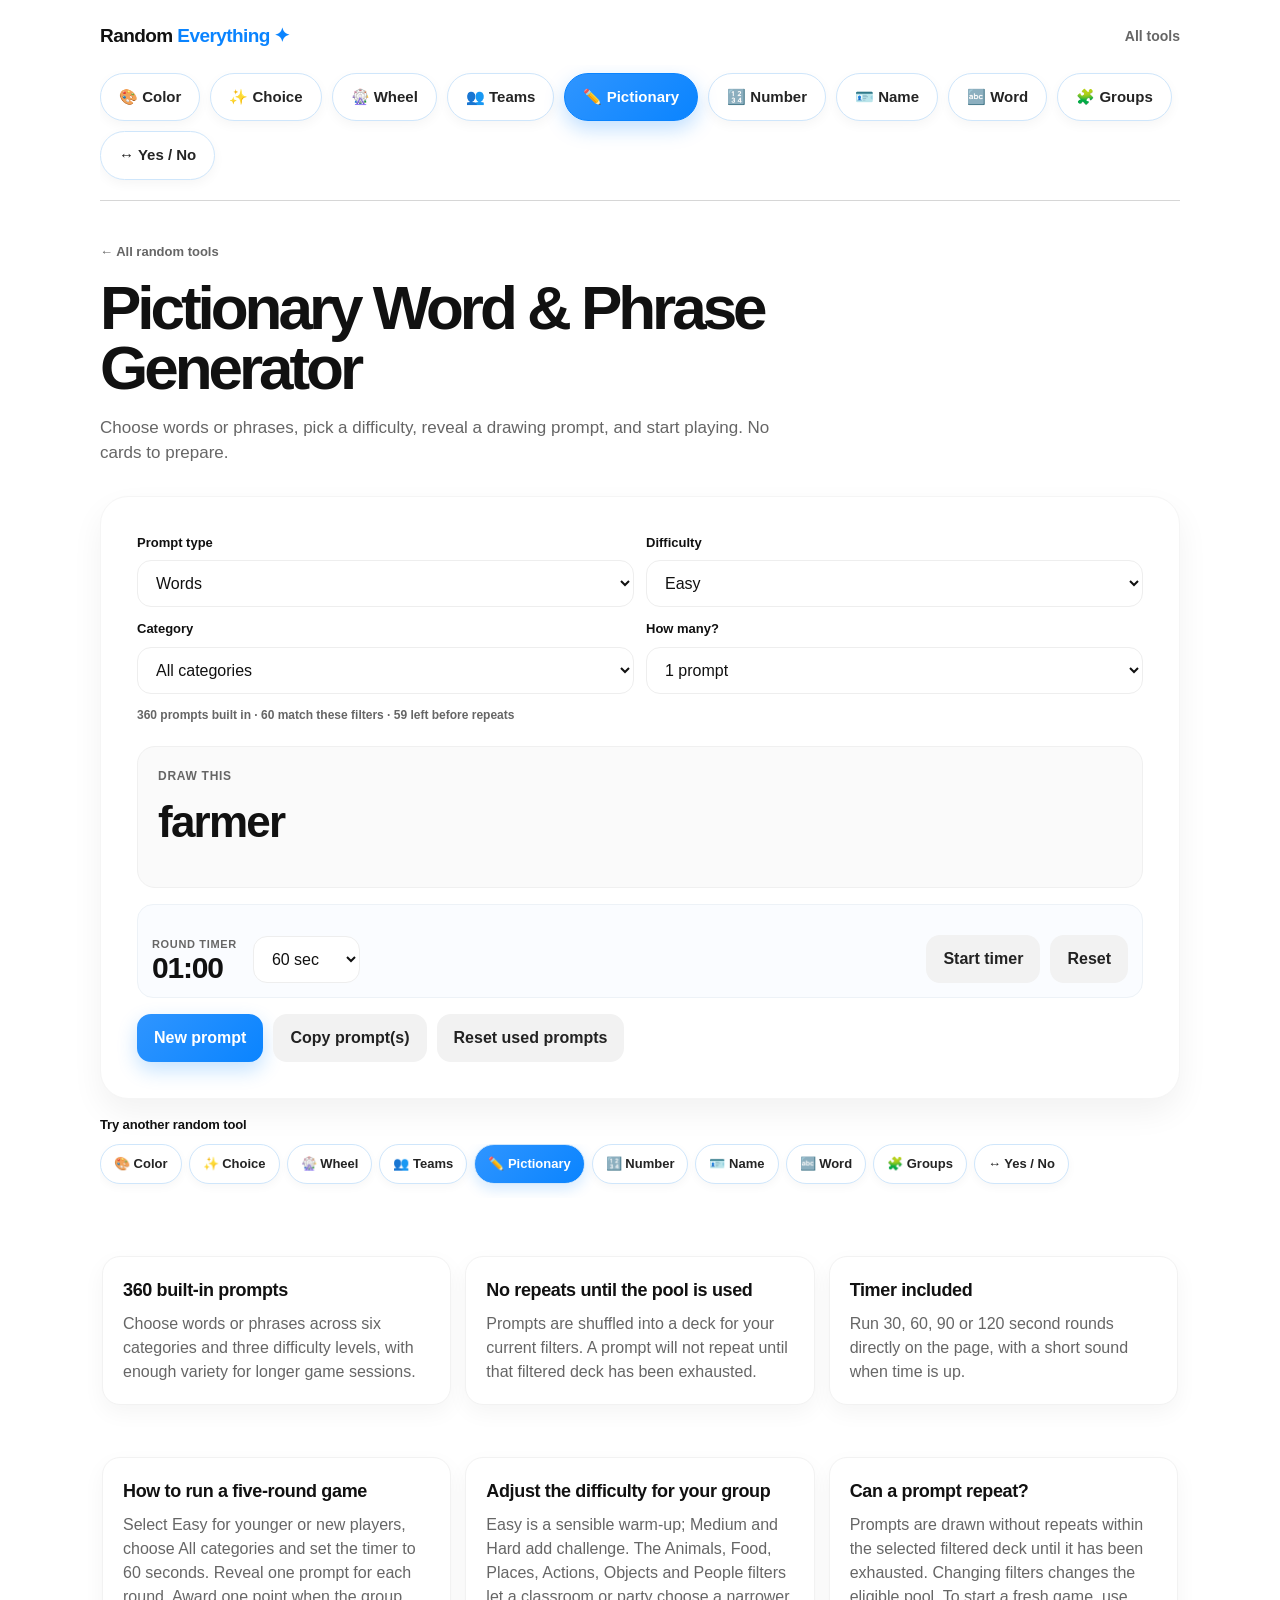
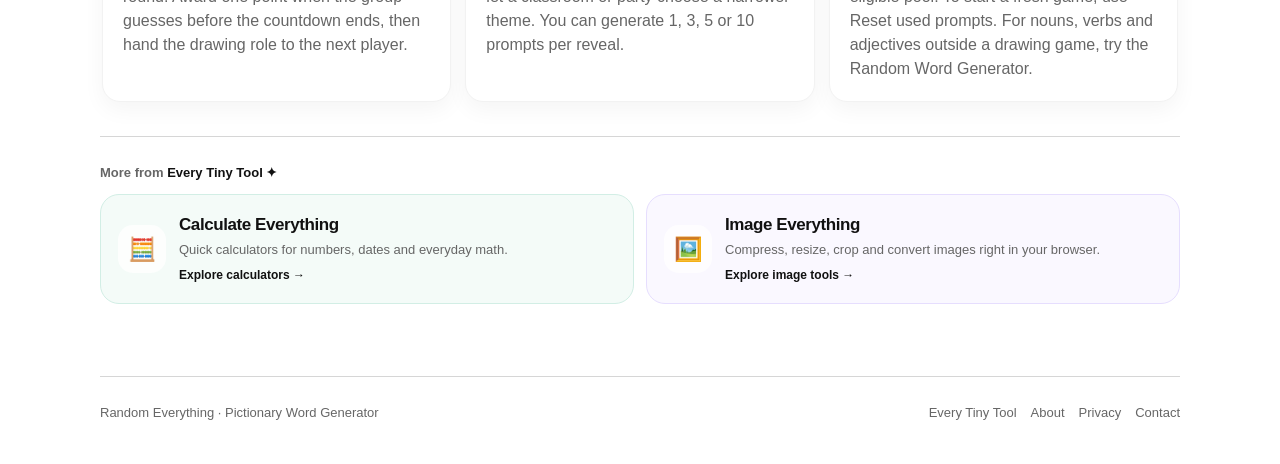
==== commit 595f03ec: "Clarify generator limits and add distinct practical usage examples to two search pages" ====
--- a/pictionary-word-generator/index.html
+++ b/pictionary-word-generator/index.html
@@ -52,6 +52,11 @@
       <div class="info-card"><h2>No repeats until the pool is used</h2><p>Prompts are shuffled into a deck for your current filters. A prompt will not repeat until that filtered deck has been exhausted.</p></div>
       <div class="info-card"><h2>Timer included</h2><p>Run 30, 60, 90 or 120 second rounds directly on the page, with a short sound when time is up.</p></div>
     </section>
+    <section class="info info-grid" aria-label="Pictionary play guide">
+      <div class="info-card"><h2>How to run a five-round game</h2><p>Select Easy for younger or new players, choose All categories and set the timer to 60 seconds. Reveal one prompt for each round. Award one point when the group guesses before the countdown ends, then hand the drawing role to the next player.</p></div>
+      <div class="info-card"><h2>Adjust the difficulty for your group</h2><p>Easy is a sensible warm-up; Medium and Hard add challenge. The Animals, Food, Places, Actions, Objects and People filters let a classroom or party choose a narrower theme. You can generate 1, 3, 5 or 10 prompts per reveal.</p></div>
+      <div class="info-card"><h2>Can a prompt repeat?</h2><p>Prompts are drawn without repeats within the selected filtered deck until it has been exhausted. Changing filters changes the eligible pool. To start a fresh game, use Reset used prompts. For nouns, verbs and adjectives outside a drawing game, try the <a href="../random-word-generator/">Random Word Generator</a>.</p></div>
+    </section>
     <section class="network">
       <div class="network-label">More from <strong>Every Tiny Tool ✦</strong></div>
       <div class="network-grid">
--- a/assets/styles.css
+++ b/assets/styles.css
@@ -202,6 +202,9 @@
 .yesno-coin.flip-no{animation:coin-no .75s cubic-bezier(.2,.75,.2,1) forwards}
 @keyframes coin-yes{to{transform:rotateY(1080deg)}}
 @keyframes coin-no{to{transform:rotateY(1260deg)}}
+.yesno-coin.flip-maybe{animation:coin-maybe .75s cubic-bezier(.2,.75,.2,1)}
+.yesno-coin.maybe-result span{background:#fff3bf;color:#705500}
+@keyframes coin-maybe{to{transform:rotateY(1170deg) rotateX(360deg)}}
 
 
 .choice-controls{align-items:end;margin-top:8px}
@@ -385,3 +388,17 @@
   .timer-actions .btn{flex:1}
   .wheel-wrap { justify-items: stretch; }
 }
+
+
+/* Network trust links shared across tool pages. */
+.footer{display:flex;align-items:center;justify-content:space-between;gap:14px;flex-wrap:wrap}
+.footer-trust-links{display:flex;align-items:center;gap:14px;flex-wrap:wrap;color:var(--muted);font-size:13px}
+.footer-trust-links a{text-decoration:none}
+.footer-trust-links a:hover,.footer-trust-links a:focus-visible{text-decoration:underline;text-underline-offset:3px}
+@media(max-width:720px){
+  .footer{align-items:flex-start;flex-direction:column}
+  .footer-trust-links{gap:9px 14px}
+}
+
+/* AdSense review readiness: hide unfinished ad placeholders until real ad units are installed. */
+.ad-slot{display:none!important}
